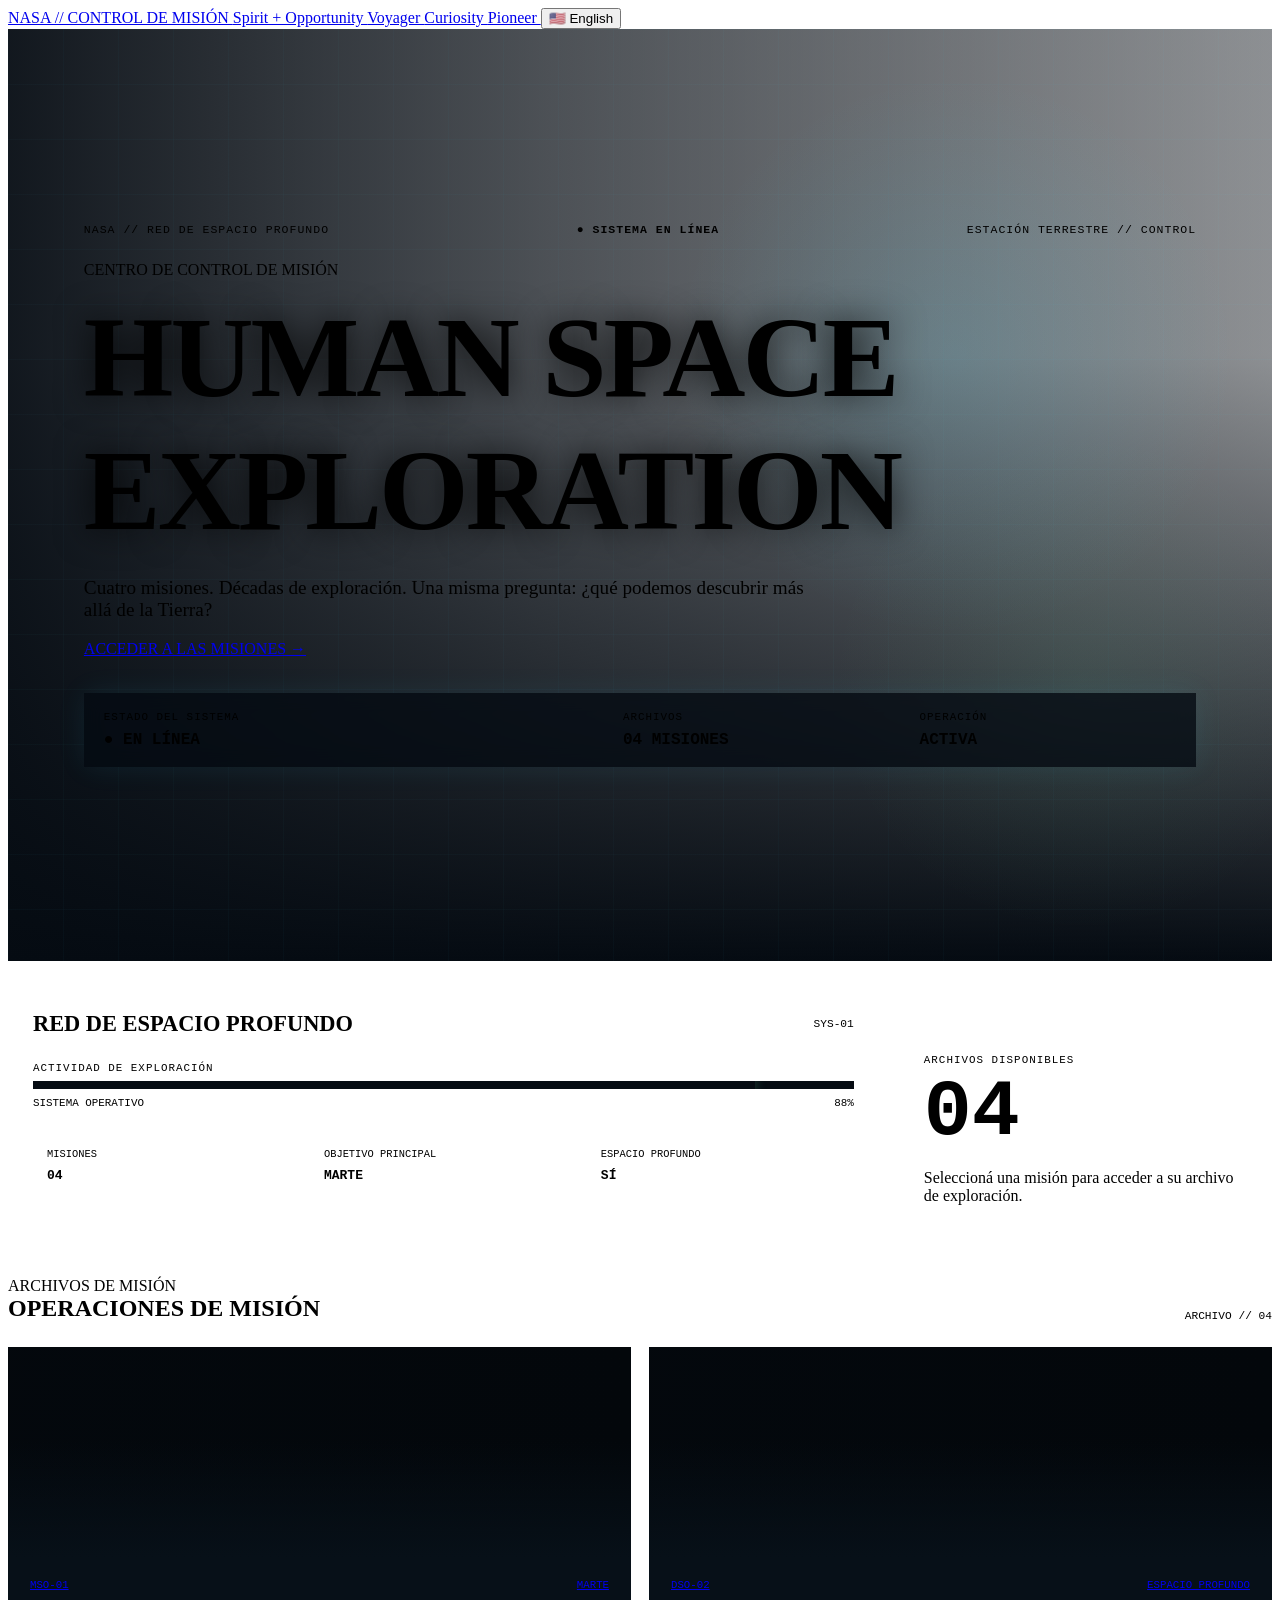
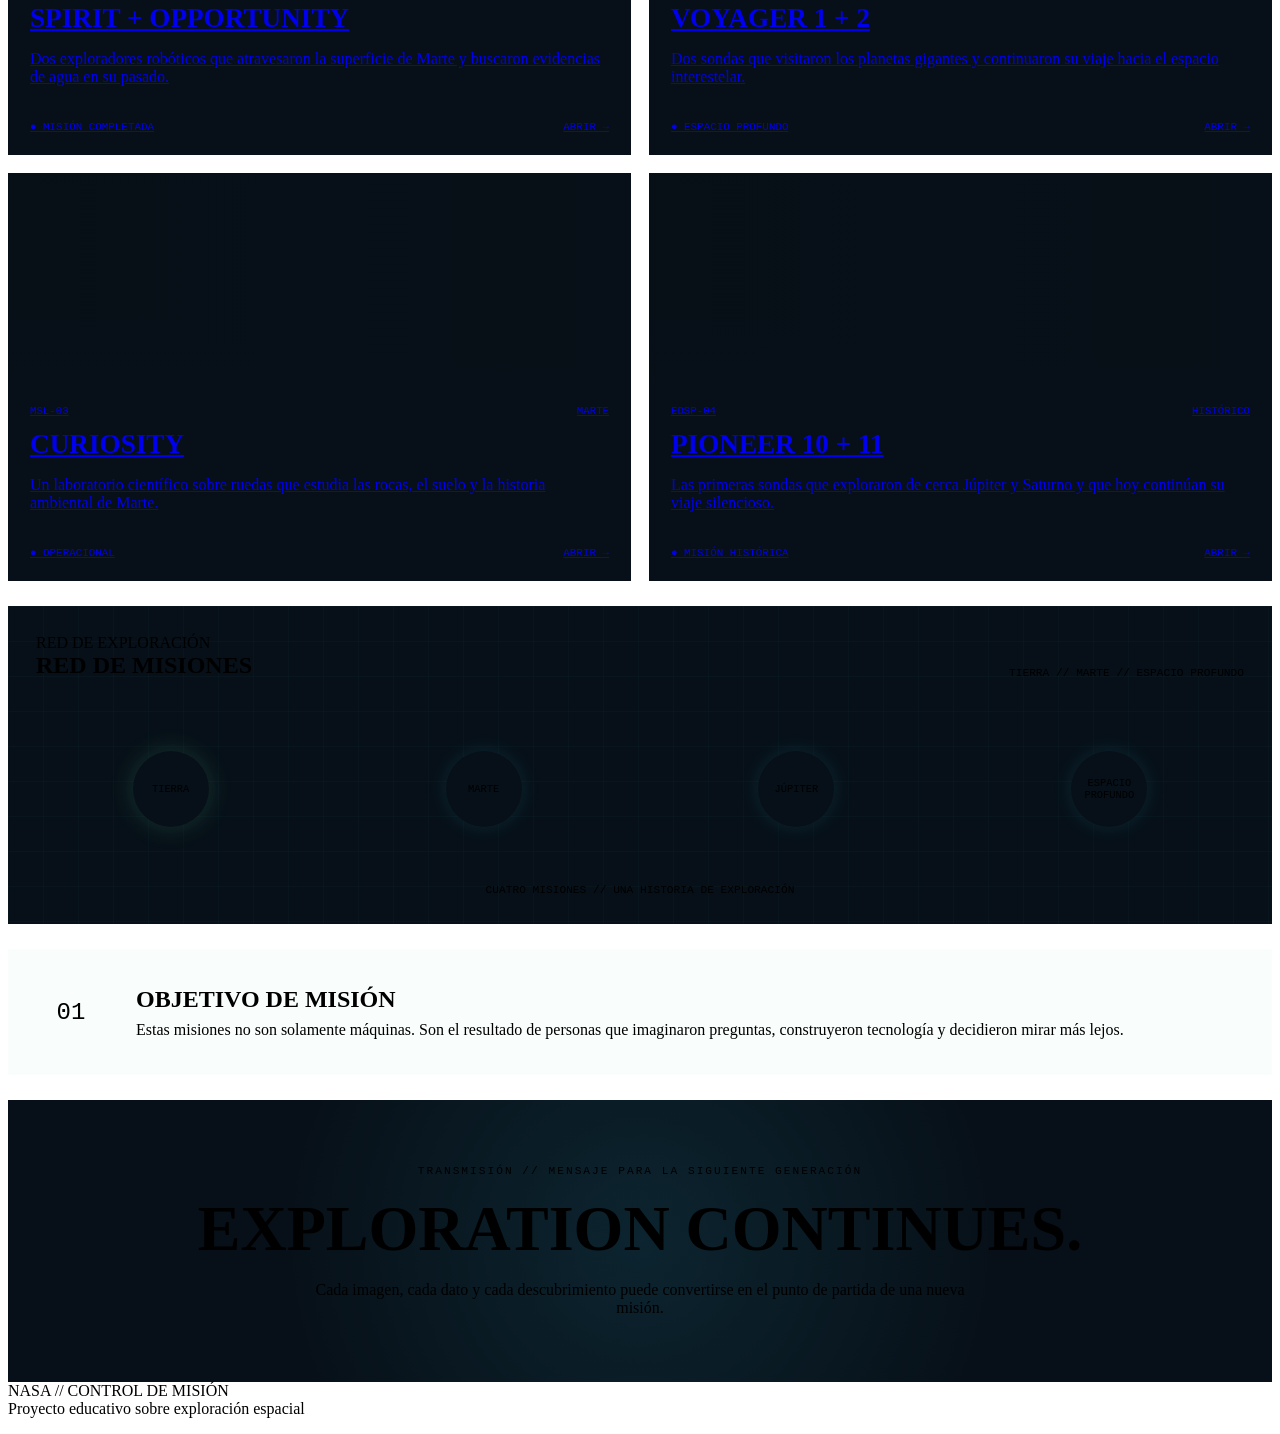
==== index.html @ e24a6d03 "Initial NASA Mission Control project" ====
<!doctype html>
<html lang="es">

<head>
  <meta charset="utf-8">
  <meta name="viewport" content="width=device-width, initial-scale=1">

  <title
    data-es="NASA // Control de Misión"
    data-en="NASA // Mission Control">
    NASA // Control de Misión
  </title>

  <link rel="stylesheet" href="css/styles.css">

  <style>
    .badge::before{
      content:none;
    }

    .control-hero{
      min-height:88vh;
      display:grid;
      align-items:end;
      position:relative;
      overflow:hidden;
      padding:70px 6%;
      background:
        linear-gradient(90deg,rgba(5,11,18,.94) 0%,rgba(5,11,18,.68) 42%,rgba(5,11,18,.38) 100%),
        linear-gradient(0deg,rgba(5,11,18,1) 0%,rgba(5,11,18,.12) 65%),
        url("https://assets.science.nasa.gov/dynamicimage/assets/science/esd/climate/2023/12/August-2013_1920x1200.jpg") center/cover;
    }

    .control-hero::before{
      content:"";
      position:absolute;
      inset:0;
      background:
        linear-gradient(rgba(57,217,255,.025) 1px,transparent 1px),
        linear-gradient(90deg,rgba(57,217,255,.025) 1px,transparent 1px);
      background-size:55px 55px;
      pointer-events:none;
    }

    .control-hero::after{
      content:"";
      position:absolute;
      inset:0;
      background:
        radial-gradient(circle at 75% 35%,rgba(57,217,255,.12),transparent 25%),
        radial-gradient(circle at 85% 70%,rgba(101,230,165,.07),transparent 20%);
      pointer-events:none;
    }

    .control-inner{
      width:min(1200px,100%);
      margin:auto;
      position:relative;
      z-index:2;
    }

    .control-topline{
      display:flex;
      justify-content:space-between;
      gap:20px;
      flex-wrap:wrap;
      margin-bottom:25px;
      font-family:monospace;
      font-size:.72rem;
      color:var(--muted);
      letter-spacing:1px;
    }

    .control-topline strong{
      color:var(--green);
    }

    .control-title{
      max-width:900px;
    }

    .control-title h1{
      font-size:clamp(3.4rem,9vw,8rem);
      margin:12px 0 20px;
      letter-spacing:-3px;
      text-shadow:0 0 35px rgba(0,0,0,.9);
    }

    .control-title .lead{
      max-width:750px;
      font-size:1.2rem;
    }

    .hero-console{
      margin-top:35px;
      display:grid;
      grid-template-columns:1.4fr .8fr .8fr;
      border:1px solid var(--line);
      background:rgba(5,11,18,.78);
      backdrop-filter:blur(10px);
      box-shadow:0 0 30px rgba(57,217,255,.08);
    }

    .console-cell{
      padding:18px 20px;
      border-right:1px solid var(--line);
    }

    .console-cell:last-child{
      border-right:0;
    }

    .console-label{
      display:block;
      font-family:monospace;
      font-size:.68rem;
      color:var(--muted);
      margin-bottom:7px;
      letter-spacing:1px;
    }

    .console-value{
      color:var(--cyan);
      font-family:monospace;
      font-weight:900;
      font-size:1rem;
    }

    .console-value.green{
      color:var(--green);
    }

    .control-grid{
      display:grid;
      grid-template-columns:1.4fr .6fr;
      gap:20px;
      margin-top:25px;
    }

    .system-card{
      background:linear-gradient(145deg,var(--panel),var(--panel2));
      border:1px solid var(--line);
      padding:25px;
      position:relative;
      overflow:hidden;
    }

    .system-card::before{
      content:"";
      position:absolute;
      left:0;
      top:0;
      width:100%;
      height:2px;
      background:var(--cyan);
    }

    .system-head{
      display:flex;
      justify-content:space-between;
      align-items:center;
      gap:15px;
      margin-bottom:25px;
    }

    .system-head h2{
      margin:0;
      font-size:1.4rem;
    }

    .system-id{
      font-family:monospace;
      color:var(--muted);
      font-size:.7rem;
    }

    .signal-bar{
      height:8px;
      border:1px solid var(--line);
      background:#050b12;
      overflow:hidden;
    }

    .signal-bar span{
      display:block;
      width:88%;
      height:100%;
      background:var(--green);
      box-shadow:0 0 12px rgba(101,230,165,.4);
    }

    .signal-meta{
      display:flex;
      justify-content:space-between;
      margin-top:8px;
      font-family:monospace;
      font-size:.68rem;
      color:var(--muted);
    }

    .system-readout{
      margin-top:25px;
      display:grid;
      grid-template-columns:repeat(3,1fr);
      gap:10px;
    }

    .readout{
      padding:14px;
      border:1px solid var(--line);
      background:rgba(255,255,255,.015);
    }

    .readout span{
      display:block;
      font-family:monospace;
      font-size:.65rem;
      color:var(--muted);
      margin-bottom:5px;
    }

    .readout strong{
      color:var(--cyan);
      font-family:monospace;
    }

    .mission-index{
      display:flex;
      flex-direction:column;
      justify-content:center;
      min-height:100%;
    }

    .mission-index .big-number{
      font-size:5rem;
      line-height:1;
      color:var(--cyan);
      font-family:monospace;
      font-weight:900;
    }

    .mission-index p{
      color:var(--muted);
      margin-bottom:0;
    }

    .section-header{
      display:flex;
      justify-content:space-between;
      align-items:end;
      gap:20px;
      margin-bottom:25px;
    }

    .section-header h2{
      margin:0;
    }

    .section-code{
      font-family:monospace;
      color:var(--muted);
      font-size:.7rem;
    }

    .mission-console-grid{
      display:grid;
      grid-template-columns:1fr 1fr;
      gap:18px;
    }

    .mission-console{
      position:relative;
      display:block;
      padding:0;
      overflow:hidden;
      background:#071018;
      border:1px solid var(--line);
      transition:.25s ease;
    }

    .mission-console:hover{
      border-color:var(--cyan);
      transform:translateY(-3px);
      box-shadow:0 0 25px rgba(57,217,255,.1);
    }

    .mission-image{
      height:210px;
      position:relative;
      overflow:hidden;
      background:#03070b;
    }

    .mission-image::after{
      content:"";
      position:absolute;
      inset:0;
      background:
        linear-gradient(0deg,#071018 0%,transparent 55%),
        linear-gradient(90deg,rgba(5,11,18,.25),transparent);
    }

    .mission-image.spirit{
      background:url("https://assets.science.nasa.gov/dynamicimage/assets/science/psd/mars/downloadable_items/4/42586_MER_twins_white_cyc.png") center/cover no-repeat;
      background-color:#03070b;
    }

    .mission-image.voyager{
      background:url("https://assets.science.nasa.gov/dynamicimage/assets/science/psd/solar/2023/09/p/i/a/pia22835.png") center/cover no-repeat;
      background-color:#03070b;
    }

    .mission-image.curiosity{
      background:url("https://d2pn8kiwq2w21t.cloudfront.net/original_images/jpegPIA16457.jpg") center/cover no-repeat;
    }

    .mission-image.pioneer{
      background:url("https://science.nasa.gov/wp-content/uploads/2023/04/jupiter_pioneer_10_art-jpg.webp") center/cover no-repeat;
    }

    .mission-console-body{
      padding:22px;
    }

    .mission-code{
      display:flex;
      justify-content:space-between;
      gap:10px;
      color:var(--muted);
      font-family:monospace;
      font-size:.67rem;
      margin-bottom:12px;
    }

    .mission-console h3{
      margin:0 0 10px;
      font-size:1.7rem;
      color:var(--text);
    }

    .mission-console p{
      color:var(--muted);
      margin-bottom:20px;
    }

    .mission-footer{
      display:flex;
      justify-content:space-between;
      align-items:center;
      gap:15px;
      border-top:1px solid var(--line);
      padding-top:15px;
      font-family:monospace;
      font-size:.68rem;
    }

    .mission-status{
      color:var(--green);
    }

    .mission-open{
      color:var(--cyan);
    }

    .network{
      margin-top:25px;
      padding:28px;
      border:1px solid var(--line);
      background:
        linear-gradient(rgba(57,217,255,.025) 1px,transparent 1px),
        linear-gradient(90deg,rgba(57,217,255,.025) 1px,transparent 1px),
        #071018;
      background-size:35px 35px;
    }

    .network-map{
      height:170px;
      position:relative;
      display:flex;
      align-items:center;
      justify-content:space-between;
      padding:0 8%;
    }

    .network-line{
      position:absolute;
      left:12%;
      right:12%;
      top:50%;
      height:1px;
      background:var(--cyan);
      opacity:.5;
    }

    .node{
      position:relative;
      z-index:2;
      width:76px;
      height:76px;
      border-radius:50%;
      border:1px solid var(--cyan);
      background:#071018;
      display:grid;
      place-items:center;
      text-align:center;
      font-family:monospace;
      font-size:.65rem;
      color:var(--cyan);
      box-shadow:0 0 20px rgba(57,217,255,.12);
    }

    .node.active{
      border-color:var(--green);
      color:var(--green);
      box-shadow:0 0 25px rgba(101,230,165,.18);
    }

    .network-caption{
      text-align:center;
      color:var(--muted);
      font-family:monospace;
      font-size:.7rem;
      margin-top:10px;
    }

    .objective{
      margin-top:25px;
      display:grid;
      grid-template-columns:80px 1fr;
      gap:20px;
      align-items:center;
      padding:28px;
      border:1px solid var(--green);
      background:rgba(101,230,165,.035);
    }

    .objective-icon{
      width:70px;
      height:70px;
      display:grid;
      place-items:center;
      border:1px solid var(--green);
      color:var(--green);
      font-family:monospace;
      font-size:1.5rem;
    }

    .objective h2{
      margin:0 0 8px;
      font-size:1.5rem;
      color:var(--green);
    }

    .objective p{
      margin:0;
      color:var(--muted);
    }

    .final-control{
      margin-top:25px;
      text-align:center;
      padding:65px 25px;
      border:1px solid var(--line);
      background:
        radial-gradient(circle at center,rgba(57,217,255,.1),transparent 55%),
        #071018;
    }

    .final-control .terminal{
      font-family:monospace;
      color:var(--green);
      font-size:.7rem;
      letter-spacing:2px;
    }

    .final-control h2{
      font-size:clamp(2rem,5vw,4rem);
      margin:15px 0;
      color:var(--text);
    }

    .final-control p{
      max-width:700px;
      margin:auto;
      color:var(--muted);
    }

    @media(max-width:800px){
      .hero-console,
      .control-grid,
      .mission-console-grid{
        grid-template-columns:1fr;
      }

      .console-cell{
        border-right:0;
        border-bottom:1px solid var(--line);
      }

      .console-cell:last-child{
        border-bottom:0;
      }

      .system-readout{
        grid-template-columns:1fr;
      }

      .mission-index{
        min-height:auto;
      }
    }

    @media(max-width:600px){
      .control-hero{
        min-height:80vh;
        padding:55px 5%;
      }

      .control-title h1{
        letter-spacing:-1px;
      }

      .network-map{
        padding:0 2%;
      }

      .network-line{
        left:8%;
        right:8%;
      }

      .node{
        width:60px;
        height:60px;
        font-size:.55rem;
      }

      .objective{
        grid-template-columns:1fr;
        text-align:center;
      }

      .objective-icon{
        margin:auto;
      }
    }
  </style>
</head>

<body>

<nav class="nav">

  <a class="logo" href="index.html"
     data-es="NASA // CONTROL DE MISIÓN"
     data-en="NASA // MISSION CONTROL">
    NASA // CONTROL DE MISIÓN
  </a>

  <a href="spirit-opportunity.html"
     data-es="Spirit + Opportunity"
     data-en="Spirit + Opportunity">
    Spirit + Opportunity
  </a>

  <a href="voyager.html"
     data-es="Voyager"
     data-en="Voyager">
    Voyager
  </a>

  <a href="curiosity.html"
     data-es="Curiosity"
     data-en="Curiosity">
    Curiosity
  </a>

  <a href="pioneer.html"
     data-es="Pioneer"
     data-en="Pioneer">
    Pioneer
  </a>

  <button class="lang"
          id="langButton"
          data-es="🇺🇸 English"
          data-en="🇪🇸 Español">
    🇺🇸 English
  </button>

</nav>


<header class="control-hero">

  <div class="control-inner">

    <div class="control-topline">

      <span
        data-es="NASA // RED DE ESPACIO PROFUNDO"
        data-en="NASA // DEEP SPACE NETWORK">
        NASA // RED DE ESPACIO PROFUNDO
      </span>

      <span>
        <strong
          data-es="● SISTEMA EN LÍNEA"
          data-en="● SYSTEM ONLINE">
          ● SISTEMA EN LÍNEA
        </strong>
      </span>

      <span
        data-es="ESTACIÓN TERRESTRE // CONTROL"
        data-en="EARTH STATION // CONTROL">
        ESTACIÓN TERRESTRE // CONTROL
      </span>

    </div>


    <div class="control-title">

      <span class="badge"
            data-es="CENTRO DE CONTROL DE MISIÓN"
            data-en="MISSION CONTROL CENTER">
        CENTRO DE CONTROL DE MISIÓN
      </span>

      <h1 data-es="HUMAN SPACE EXPLORATION"
          data-en="HUMAN SPACE EXPLORATION">
          HUMAN SPACE EXPLORATION
      </h1>

      <p class="lead"
         data-es="Cuatro misiones. Décadas de exploración. Una misma pregunta: ¿qué podemos descubrir más allá de la Tierra?"
         data-en="Four missions. Decades of exploration. One question: what can we discover beyond Earth?">
        Cuatro misiones. Décadas de exploración. Una misma pregunta:
        ¿qué podemos descubrir más allá de la Tierra?
      </p>

      <a class="btn"
         href="#missions"
         data-es="ACCEDER A LAS MISIONES →"
         data-en="ACCESS MISSIONS →">
        ACCEDER A LAS MISIONES →
      </a>

    </div>


    <div class="hero-console">

      <div class="console-cell">

        <span class="console-label"
              data-es="ESTADO DEL SISTEMA"
              data-en="SYSTEM STATUS">
          ESTADO DEL SISTEMA
        </span>

        <span class="console-value green"
              data-es="● EN LÍNEA"
              data-en="● ONLINE">
          ● EN LÍNEA
        </span>

      </div>


      <div class="console-cell">

        <span class="console-label"
              data-es="ARCHIVOS"
              data-en="ARCHIVES">
          ARCHIVOS
        </span>

        <span class="console-value"
              data-es="04 MISIONES"
              data-en="04 MISSIONS">
          04 MISIONES
        </span>

      </div>


      <div class="console-cell">

        <span class="console-label"
              data-es="OPERACIÓN"
              data-en="OPERATION">
          OPERACIÓN
        </span>

        <span class="console-value"
              data-es="ACTIVA"
              data-en="ACTIVE">
          ACTIVA
        </span>

      </div>

    </div>

  </div>

</header>


<main class="container">

  <section class="control-grid">

    <div class="system-card">

      <div class="system-head">

        <h2
          data-es="RED DE ESPACIO PROFUNDO"
          data-en="DEEP SPACE NETWORK">
          RED DE ESPACIO PROFUNDO
        </h2>

        <span class="system-id">SYS-01</span>

      </div>


      <span class="console-label"
            data-es="ACTIVIDAD DE EXPLORACIÓN"
            data-en="EXPLORATION ACTIVITY">
        ACTIVIDAD DE EXPLORACIÓN
      </span>


      <div class="signal-bar">
        <span></span>
      </div>


      <div class="signal-meta">

        <span
          data-es="SISTEMA OPERATIVO"
          data-en="SYSTEM OPERATIONAL">
          SISTEMA OPERATIVO
        </span>

        <span>88%</span>

      </div>


      <div class="system-readout">

        <div class="readout">

          <span
            data-es="MISIONES"
            data-en="MISSIONS">
            MISIONES
          </span>

          <strong>04</strong>

        </div>


        <div class="readout">

          <span
            data-es="OBJETIVO PRINCIPAL"
            data-en="PRIMARY TARGET">
            OBJETIVO PRINCIPAL
          </span>

          <strong
            data-es="MARTE"
            data-en="MARS">
            MARTE
          </strong>

        </div>


        <div class="readout">

          <span
            data-es="ESPACIO PROFUNDO"
            data-en="DEEP SPACE">
            ESPACIO PROFUNDO
          </span>

          <strong
            data-es="SÍ"
            data-en="YES">
            SÍ
          </strong>

        </div>

      </div>

    </div>


    <div class="system-card mission-index">

      <span class="console-label"
            data-es="ARCHIVOS DISPONIBLES"
            data-en="AVAILABLE ARCHIVES">
        ARCHIVOS DISPONIBLES
      </span>

      <div class="big-number">04</div>

      <p
        data-es="Seleccioná una misión para acceder a su archivo de exploración."
        data-en="Select a mission to access its exploration archive.">
        Seleccioná una misión para acceder a su archivo de exploración.
      </p>

    </div>

  </section>


  <section id="missions" style="padding-top:55px;">

    <div class="section-header">

      <div>

        <span class="badge"
              data-es="ARCHIVOS DE MISIÓN"
              data-en="MISSION ARCHIVES">
          ARCHIVOS DE MISIÓN
        </span>

        <h2
          data-es="OPERACIONES DE MISIÓN"
          data-en="MISSION OPERATIONS">
          OPERACIONES DE MISIÓN
        </h2>

      </div>

      <span class="section-code"
            data-es="ARCHIVO // 04"
            data-en="ARCHIVE // 04">
        ARCHIVO // 04
      </span>

    </div>


    <div class="mission-console-grid">


      <a class="mission-console"
         href="spirit-opportunity.html">

        <div class="mission-image spirit"></div>

        <div class="mission-console-body">

          <div class="mission-code">
            <span>MSO-01</span>
            <span
              data-es="MARTE"
              data-en="MARS">
              MARTE
            </span>
          </div>

          <h3>SPIRIT + OPPORTUNITY</h3>

          <p
            data-es="Dos exploradores robóticos que atravesaron la superficie de Marte y buscaron evidencias de agua en su pasado."
            data-en="Two robotic explorers that crossed the surface of Mars and searched for evidence of water in its past.">
            Dos exploradores robóticos que atravesaron la superficie de Marte
            y buscaron evidencias de agua en su pasado.
          </p>

          <div class="mission-footer">

            <span class="mission-status"
                  data-es="● MISIÓN COMPLETADA"
                  data-en="● MISSION COMPLETE">
              ● MISIÓN COMPLETADA
            </span>

            <span class="mission-open"
                  data-es="ABRIR →"
                  data-en="OPEN →">
              ABRIR →
            </span>

          </div>

        </div>

      </a>


      <a class="mission-console"
         href="voyager.html">

        <div class="mission-image voyager"></div>

        <div class="mission-console-body">

          <div class="mission-code">
            <span>DSO-02</span>
            <span
              data-es="ESPACIO PROFUNDO"
              data-en="DEEP SPACE">
              ESPACIO PROFUNDO
            </span>
          </div>

          <h3>VOYAGER 1 + 2</h3>

          <p
            data-es="Dos sondas que visitaron los planetas gigantes y continuaron su viaje hacia el espacio interestelar."
            data-en="Two probes that visited the giant planets and continued their journey into interstellar space.">
            Dos sondas que visitaron los planetas gigantes y continuaron
            su viaje hacia el espacio interestelar.
          </p>

          <div class="mission-footer">

            <span class="mission-status"
                  data-es="● ESPACIO PROFUNDO"
                  data-en="● DEEP SPACE">
              ● ESPACIO PROFUNDO
            </span>

            <span class="mission-open"
                  data-es="ABRIR →"
                  data-en="OPEN →">
              ABRIR →
            </span>

          </div>

        </div>

      </a>


      <a class="mission-console"
         href="curiosity.html">

        <div class="mission-image curiosity"></div>

        <div class="mission-console-body">

          <div class="mission-code">
            <span>MSL-03</span>
            <span
              data-es="MARTE"
              data-en="MARS">
              MARTE
            </span>
          </div>

          <h3>CURIOSITY</h3>

          <p
            data-es="Un laboratorio científico sobre ruedas que estudia las rocas, el suelo y la historia ambiental de Marte."
            data-en="A science laboratory on wheels studying rocks, soil and the environmental history of Mars.">
            Un laboratorio científico sobre ruedas que estudia las rocas,
            el suelo y la historia ambiental de Marte.
          </p>

          <div class="mission-footer">

            <span class="mission-status"
                  data-es="● OPERACIONAL"
                  data-en="● OPERATIONAL">
              ● OPERACIONAL
            </span>

            <span class="mission-open"
                  data-es="ABRIR →"
                  data-en="OPEN →">
              ABRIR →
            </span>

          </div>

        </div>

      </a>


      <a class="mission-console"
         href="pioneer.html">

        <div class="mission-image pioneer"></div>

        <div class="mission-console-body">

          <div class="mission-code">
            <span>EDSP-04</span>
            <span
              data-es="HISTÓRICO"
              data-en="HISTORICAL">
              HISTÓRICO
            </span>
          </div>

          <h3>PIONEER 10 + 11</h3>

          <p
            data-es="Las primeras sondas que exploraron de cerca Júpiter y Saturno y que hoy continúan su viaje silencioso."
            data-en="The first probes to explore Jupiter and Saturn up close, now continuing their silent journey.">
            Las primeras sondas que exploraron de cerca Júpiter y Saturno
            y que hoy continúan su viaje silencioso.
          </p>

          <div class="mission-footer">

            <span class="mission-status"
                  data-es="● MISIÓN HISTÓRICA"
                  data-en="● HISTORICAL MISSION">
              ● MISIÓN HISTÓRICA
            </span>

            <span class="mission-open"
                  data-es="ABRIR →"
                  data-en="OPEN →">
              ABRIR →
            </span>

          </div>

        </div>

      </a>

    </div>

  </section>


  <section class="network">

    <div class="section-header">

      <div>

        <span class="badge"
              data-es="RED DE EXPLORACIÓN"
              data-en="EXPLORATION NETWORK">
          RED DE EXPLORACIÓN
        </span>

        <h2
          data-es="RED DE MISIONES"
          data-en="MISSION NETWORK">
          RED DE MISIONES
        </h2>

      </div>

      <span class="section-code"
            data-es="TIERRA // MARTE // ESPACIO PROFUNDO"
            data-en="EARTH // MARS // DEEP SPACE">
        TIERRA // MARTE // ESPACIO PROFUNDO
      </span>

    </div>


    <div class="network-map">

      <div class="network-line"></div>

      <div class="node active"
           data-es="TIERRA"
           data-en="EARTH">
        TIERRA
      </div>

      <div class="node"
           data-es="MARTE"
           data-en="MARS">
        MARTE
      </div>

      <div class="node"
           data-es="JÚPITER"
           data-en="JUPITER">
        JÚPITER
      </div>

      <div class="node"
           data-es="ESPACIO<br>PROFUNDO"
           data-en="DEEP<br>SPACE">
        ESPACIO<br>PROFUNDO
      </div>

    </div>


    <div class="network-caption"
         data-es="CUATRO MISIONES // UNA HISTORIA DE EXPLORACIÓN"
         data-en="FOUR MISSIONS // ONE STORY OF EXPLORATION">
      CUATRO MISIONES // UNA HISTORIA DE EXPLORACIÓN
    </div>

  </section>


  <section class="objective">

    <div class="objective-icon">01</div>

    <div>

      <h2
        data-es="OBJETIVO DE MISIÓN"
        data-en="MISSION OBJECTIVE">
        OBJETIVO DE MISIÓN
      </h2>

      <p
        data-es="Estas misiones no son solamente máquinas. Son el resultado de personas que imaginaron preguntas, construyeron tecnología y decidieron mirar más lejos."
        data-en="These missions are more than machines. They are the result of people who imagined questions, built technology, and decided to look farther.">
        Estas misiones no son solamente máquinas. Son el resultado de
        personas que imaginaron preguntas, construyeron tecnología y
        decidieron mirar más lejos.
      </p>

    </div>

  </section>


  <section class="final-control">

    <div class="terminal"
         data-es="TRANSMISIÓN // MENSAJE PARA LA SIGUIENTE GENERACIÓN"
         data-en="TRANSMISSION // MESSAGE FOR THE NEXT GENERATION">
      TRANSMISIÓN // MENSAJE PARA LA SIGUIENTE GENERACIÓN
    </div>

    <h2 
      data-es="EXPLORATION CONTINUES."
      data-en="EXPLORATION CONTINUES.">
       EXPLORATION CONTINUES.
    </h2>

    <p
      data-es="Cada imagen, cada dato y cada descubrimiento puede convertirse en el punto de partida de una nueva misión."
      data-en="Every image, every piece of data, and every discovery can become the starting point of a new mission.">
      Cada imagen, cada dato y cada descubrimiento puede convertirse
      en el punto de partida de una nueva misión.
    </p>

  </section>

</main>


<footer>

  <span
    data-es="NASA // CONTROL DE MISIÓN"
    data-en="NASA // MISSION CONTROL">
    NASA // CONTROL DE MISIÓN
  </span>

  <br>

  <span class="small"
        data-es="Proyecto educativo sobre exploración espacial"
        data-en="Educational project about space exploration">
    Proyecto educativo sobre exploración espacial
  </span>

</footer>


<script src="js/script.js"></script>

<script>
function syncIndexLanguage(){
  const currentLang = localStorage.getItem("nasaLang") || "es";

  document.documentElement.lang = currentLang;

  document.title =
    currentLang === "en"
      ? "NASA // Mission Control"
      : "NASA // Control de Misión";
}

syncIndexLanguage();

const langButton = document.getElementById("langButton");

if(langButton){
  langButton.addEventListener("click",function(){
    setTimeout(syncIndexLanguage,0);
  });
}
</script>

</body>
</html>
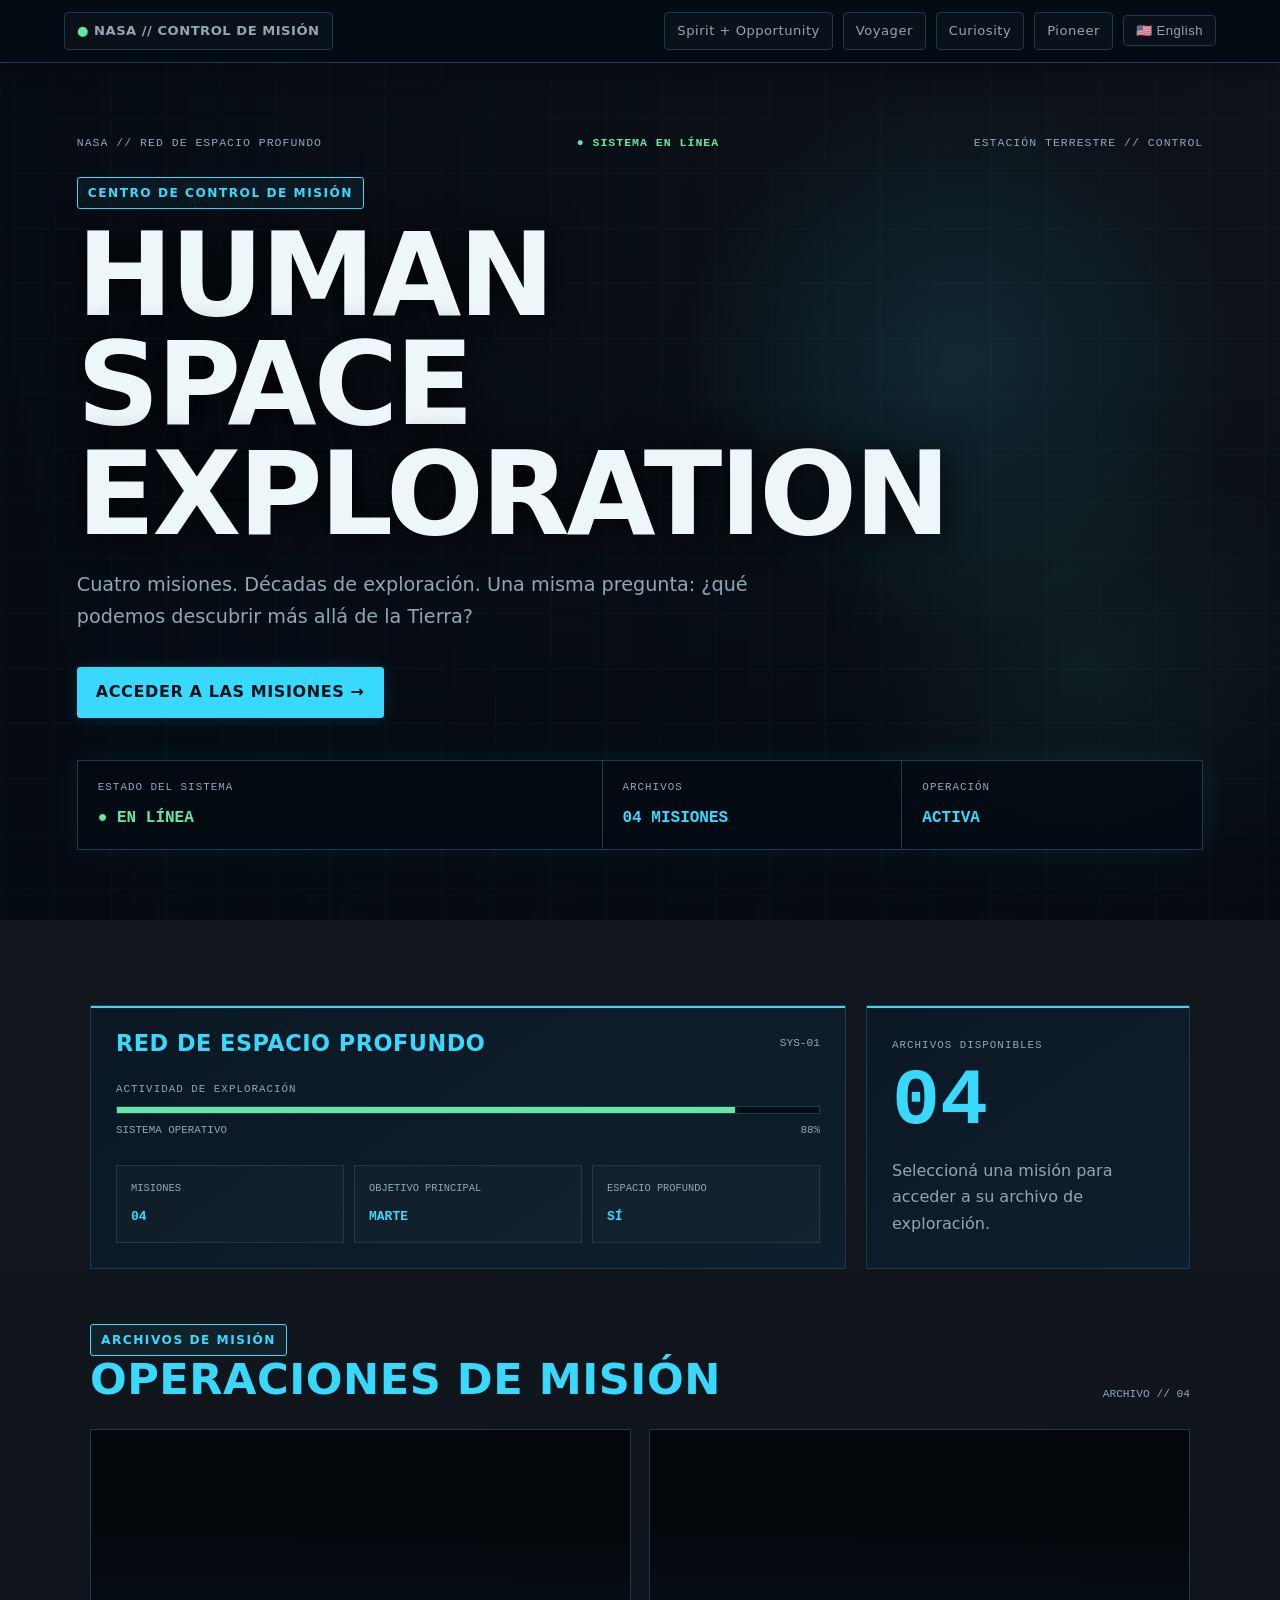
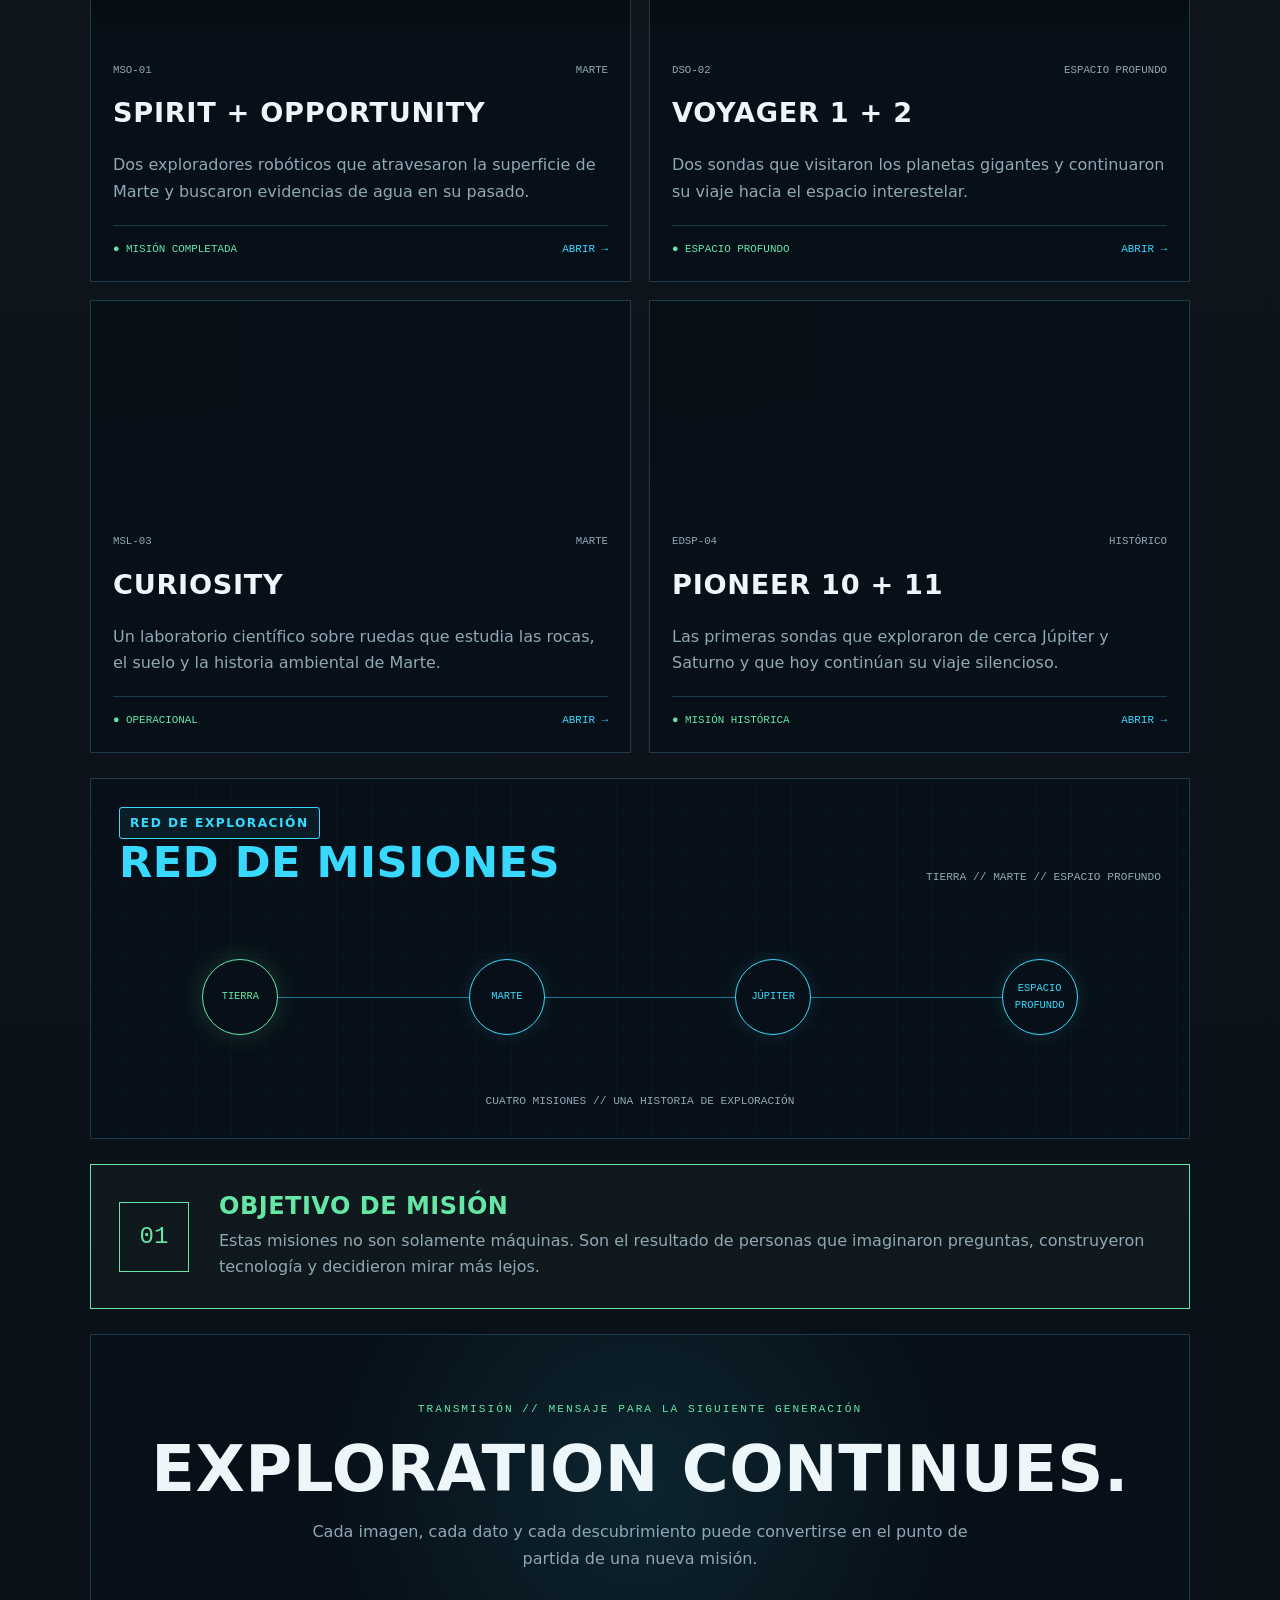
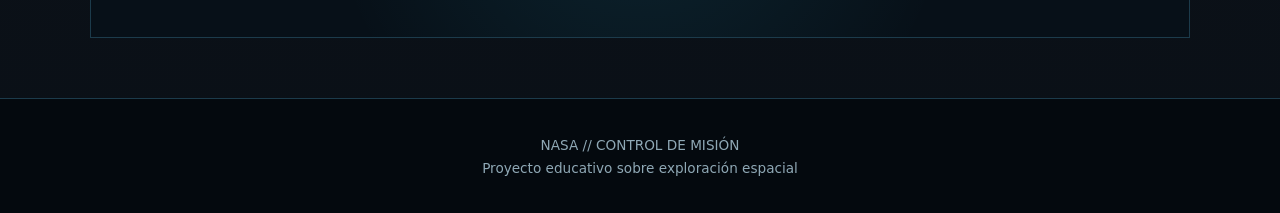
==== commit c51364c8: "Add files via upload" ====
--- a/index.html
+++ b/index.html
@@ -11,7 +11,7 @@
     NASA // Control de Misión
   </title>
 
-  <link rel="stylesheet" href="css/styles.css">
+  <link rel="stylesheet" href="./css/styles.css">
 
   <style>
     .badge::before{
@@ -1099,9 +1099,9 @@
       </div>
 
       <div class="node"
-           data-es="ESPACIO<br>PROFUNDO"
-           data-en="DEEP<br>SPACE">
-        ESPACIO<br>PROFUNDO
+           data-es="ESPACIO PROFUNDO"
+           data-en="DEEP SPACE">
+        ESPACIO PROFUNDO
       </div>
 
     </div>
--- a/css/styles.css
+++ b/css/styles.css
@@ -0,0 +1,732 @@
+:root{
+  --bg:#050b12;
+  --bg2:#08131d;
+  --panel:#0b1823;
+  --panel2:#0e202d;
+  --line:#1c3b4b;
+
+  --text:#edf7fa;
+  --muted:#8fa8b5;
+
+  --cyan:#39d9ff;
+  --blue:#168dcc;
+  --green:#65e6a5;
+  --yellow:#f4d35e;
+  --red:#ff5c5c;
+
+  --glow:0 0 22px rgba(57,217,255,.12);
+}
+
+*{
+  box-sizing:border-box;
+}
+
+html{
+  scroll-behavior:smooth;
+}
+
+body{
+  margin:0;
+  font-family:
+    "Segoe UI",
+    system-ui,
+    -apple-system,
+    sans-serif;
+
+  color:var(--text);
+  background:
+    linear-gradient(rgba(5,11,18,.94),rgba(5,11,18,.98)),
+    repeating-linear-gradient(
+      0deg,
+      transparent 0,
+      transparent 3px,
+      rgba(255,255,255,.012) 4px
+    );
+
+  line-height:1.65;
+}
+
+a{
+  color:inherit;
+  text-decoration:none;
+}
+
+.nav{
+  position:sticky;
+  top:0;
+  z-index:20;
+
+  display:flex;
+  align-items:center;
+  gap:10px;
+  flex-wrap:wrap;
+
+  padding:12px 5%;
+
+  background:rgba(5,11,18,.96);
+
+  border-bottom:1px solid var(--line);
+
+  box-shadow:
+    0 4px 25px rgba(0,0,0,.4);
+}
+
+.logo{
+  margin-right:auto;
+
+  font-weight:900;
+  letter-spacing:2px;
+
+  color:var(--cyan);
+
+  text-transform:uppercase;
+}
+
+.logo::before{
+  content:"● ";
+  color:var(--green);
+}
+
+.nav a,
+.lang{
+  padding:7px 12px;
+
+  border:1px solid var(--line);
+
+  border-radius:4px;
+
+  color:var(--muted);
+
+  background:rgba(255,255,255,.025);
+
+  font-size:.82rem;
+
+  letter-spacing:.5px;
+
+  transition:.2s;
+}
+
+.nav a:hover,
+.lang:hover{
+  color:var(--cyan);
+  border-color:var(--cyan);
+
+  background:rgba(57,217,255,.06);
+
+  box-shadow:var(--glow);
+}
+
+.lang{
+  cursor:pointer;
+}
+
+.hero{
+  position:relative;
+
+  min-height:62vh;
+
+  display:grid;
+  place-items:center;
+
+  text-align:left;
+
+  padding:80px 6%;
+
+  overflow:hidden;
+
+  background:
+    radial-gradient(
+      circle at 70% 40%,
+      rgba(22,141,204,.16),
+      transparent 35%
+    ),
+    linear-gradient(
+      90deg,
+      #050b12 0%,
+      #07131d 60%,
+      #081923 100%
+    );
+
+  border-bottom:1px solid var(--line);
+}
+
+.hero::before{
+  content:"";
+
+  position:absolute;
+  inset:0;
+
+  background:
+    linear-gradient(
+      90deg,
+      transparent 49.8%,
+      rgba(57,217,255,.04) 50%,
+      transparent 50.2%
+    ),
+    linear-gradient(
+      0deg,
+      transparent 49.8%,
+      rgba(57,217,255,.04) 50%,
+      transparent 50.2%
+    );
+
+  background-size:80px 80px;
+
+  pointer-events:none;
+}
+
+.hero-inner{
+  width:min(1100px,100%);
+
+  position:relative;
+  z-index:2;
+}
+
+.badge{
+  display:inline-block;
+
+  padding:5px 10px;
+
+  border:1px solid var(--cyan);
+
+  border-radius:3px;
+
+  color:var(--cyan);
+
+  background:rgba(57,217,255,.06);
+
+  font-weight:700;
+
+  font-size:.76rem;
+
+  letter-spacing:1.5px;
+
+  text-transform:uppercase;
+}
+
+.badge::before{
+  content:"MISSION // ";
+  color:var(--muted);
+}
+
+h1{
+  font-size:clamp(2.8rem,8vw,6rem);
+
+  line-height:.95;
+
+  margin:18px 0;
+
+  letter-spacing:-2px;
+
+  text-transform:uppercase;
+
+  text-shadow:
+    0 0 30px rgba(57,217,255,.12);
+}
+
+h2{
+  font-size:clamp(1.7rem,4vw,2.7rem);
+
+  color:var(--cyan);
+
+  line-height:1.1;
+
+  text-transform:uppercase;
+
+  letter-spacing:.5px;
+}
+
+h3{
+  color:var(--yellow);
+
+  text-transform:uppercase;
+
+  letter-spacing:.7px;
+}
+
+.lead{
+  font-size:1.08rem;
+
+  color:var(--muted);
+
+  max-width:800px;
+
+  margin:0 0 28px;
+}
+
+.btn{
+  display:inline-block;
+
+  margin:7px 7px 7px 0;
+
+  padding:11px 18px;
+
+  border-radius:3px;
+
+  background:var(--cyan);
+
+  color:#031018;
+
+  font-weight:900;
+
+  border:1px solid var(--cyan);
+
+  cursor:pointer;
+
+  text-transform:uppercase;
+
+  letter-spacing:.6px;
+
+  box-shadow:0 0 18px rgba(57,217,255,.12);
+
+  transition:.2s;
+}
+
+.btn:hover{
+  transform:translateY(-2px);
+
+  box-shadow:
+    0 0 25px rgba(57,217,255,.3);
+}
+
+.btn.alt{
+  background:transparent;
+
+  color:var(--cyan);
+
+  border:1px solid var(--cyan);
+}
+
+.container{
+  width:min(1100px,90%);
+
+  margin:auto;
+
+  padding:60px 0;
+}
+
+.grid{
+  display:grid;
+
+  grid-template-columns:
+    repeat(auto-fit,minmax(240px,1fr));
+
+  gap:14px;
+}
+
+.card{
+  position:relative;
+
+  background:
+    linear-gradient(
+      145deg,
+      rgba(11,24,35,.98),
+      rgba(8,20,30,.98)
+    );
+
+  border:1px solid var(--line);
+
+  border-radius:4px;
+
+  padding:24px;
+
+  box-shadow:var(--glow);
+
+  overflow:hidden;
+}
+
+.card::before{
+  content:"";
+
+  position:absolute;
+
+  top:0;
+  left:0;
+
+  width:35px;
+  height:2px;
+
+  background:var(--cyan);
+}
+
+.card:hover{
+  border-color:#286276;
+
+  box-shadow:
+    0 0 28px rgba(57,217,255,.08);
+
+  transform:translateY(-2px);
+
+  transition:.2s;
+}
+
+.card strong{
+  color:var(--cyan);
+}
+
+.stat{
+  font-size:2rem;
+
+  font-weight:900;
+
+  color:var(--cyan);
+
+  font-family:
+    "Courier New",
+    monospace;
+
+  letter-spacing:1px;
+}
+
+.stat::after{
+  content:"";
+}
+
+.timeline{
+  border-left:2px solid var(--line);
+
+  padding-left:28px;
+}
+
+.timeline article{
+  margin:0 0 32px;
+
+  position:relative;
+}
+
+.timeline article:before{
+  content:"";
+
+  position:absolute;
+
+  left:-36px;
+
+  top:7px;
+
+  width:10px;
+  height:10px;
+
+  background:var(--cyan);
+
+  border:2px solid var(--bg);
+
+  border-radius:50%;
+
+  box-shadow:
+    0 0 10px rgba(57,217,255,.5);
+}
+
+.callout{
+  padding:22px;
+
+  border-radius:4px;
+
+  margin:25px 0;
+
+  background:
+    rgba(101,230,165,.035);
+
+  border:1px solid rgba(101,230,165,.35);
+
+  position:relative;
+}
+
+.callout::before{
+  content:"SYSTEM NOTE";
+
+  display:block;
+
+  margin-bottom:8px;
+
+  color:var(--green);
+
+  font-size:.7rem;
+
+  font-weight:900;
+
+  letter-spacing:1.5px;
+}
+
+.moral{
+  text-align:center;
+
+  padding:50px 25px;
+
+  border-radius:4px;
+
+  background:
+    linear-gradient(
+      135deg,
+      rgba(57,217,255,.06),
+      rgba(22,141,204,.03)
+    );
+
+  border:1px solid var(--line);
+}
+
+.moral h2{
+  color:var(--text);
+}
+
+.quiz{
+  margin-top:30px;
+
+  border-color:#31566a;
+}
+
+.quiz::before{
+  background:var(--yellow);
+}
+
+.question{
+  margin-bottom:22px;
+}
+
+.question button{
+  display:block;
+
+  width:100%;
+
+  text-align:left;
+
+  margin:8px 0;
+
+  padding:13px 15px;
+
+  border-radius:3px;
+
+  border:1px solid var(--line);
+
+  background:#07131d;
+
+  color:var(--text);
+
+  cursor:pointer;
+
+  transition:.2s;
+}
+
+.question button:hover{
+  border-color:var(--cyan);
+
+  background:rgba(57,217,255,.05);
+
+  color:var(--cyan);
+}
+
+.result{
+  font-weight:900;
+
+  margin-top:15px;
+
+  color:var(--green);
+}
+
+footer{
+  text-align:center;
+
+  padding:35px 5%;
+
+  color:var(--muted);
+
+  border-top:1px solid var(--line);
+
+  background:#04090e;
+
+  font-size:.85rem;
+}
+
+.small{
+  font-size:.85rem;
+
+  color:var(--muted);
+}
+
+@media(max-width:650px){
+
+  .nav{
+    position:relative;
+  }
+
+  .nav a{
+    font-size:.78rem;
+  }
+
+  .hero{
+    min-height:55vh;
+
+    padding:60px 5%;
+  }
+
+  h1{
+    letter-spacing:-1px;
+  }
+
+  .container{
+    width:92%;
+  }
+
+}
+
+.mission-photo {
+  margin: 30px 0;
+  border: 1px solid var(--line);
+  background: #02070c;
+  box-shadow: var(--glow);
+  overflow: hidden;
+}
+
+.mission-photo img {
+  display: block;
+  width: 100%;
+  height: auto;
+  max-height: 650px;
+  object-fit: cover;
+}
+
+.photo-info {
+  padding: 14px 18px;
+  border-top: 1px solid var(--line);
+  display: flex;
+  justify-content: space-between;
+  gap: 15px;
+  flex-wrap: wrap;
+  font-family: monospace;
+  font-size: .78rem;
+  color: var(--muted);
+}
+
+.photo-info strong {
+  color: var(--cyan);
+}
+
+.photo-credit {
+  color: var(--muted);
+  font-size: .75rem;
+  margin-top: 8px;
+}
+
+.photo-wide img {
+  max-height: 420px;
+}
+
+.photo-highlight {
+  border-color: var(--cyan);
+  box-shadow: 0 0 30px rgba(57,217,255,.12);
+}
+
+.photo-highlight img {
+  max-height: 700px;
+  object-fit: contain;
+}
+
+@media(max-width:650px){
+
+  .mission-photo img {
+    max-height: 450px;
+  }
+
+  .photo-info {
+    font-size: .7rem;
+  }
+
+}
+
+.hero {
+  position: relative;
+  overflow: hidden;
+  min-height: 70vh;
+  display: grid;
+  place-items: center;
+  text-align: left;
+  padding: 80px 6%;
+  background:
+    linear-gradient(
+      90deg,
+      rgba(5,11,18,.96) 0%,
+      rgba(5,11,18,.82) 38%,
+      rgba(5,11,18,.50) 68%,
+      rgba(5,11,18,.78) 100%
+    ),
+    linear-gradient(
+      180deg,
+      rgba(5,11,18,.18) 0%,
+      rgba(5,11,18,.35) 52%,
+      rgba(5,11,18,.98) 100%
+    ),
+    url("https://mars.nasa.gov/system/resources/detail_files/22356_MER_twins_white_cyc-web.jpg");
+  background-size: cover;
+  background-position: center;
+  background-attachment: fixed;
+}
+
+.hero::before {
+  content: "";
+  position: absolute;
+  inset: 0;
+  background:
+    repeating-linear-gradient(
+      0deg,
+      rgba(57,217,255,.025) 0,
+      rgba(57,217,255,.025) 1px,
+      transparent 1px,
+      transparent 4px
+    ),
+    repeating-linear-gradient(
+      90deg,
+      rgba(57,217,255,.018) 0,
+      rgba(57,217,255,.018) 1px,
+      transparent 1px,
+      transparent 60px
+    );
+  pointer-events: none;
+}
+
+.hero::after {
+  content: "MARS SURFACE // ROVER OPERATIONS";
+  position: absolute;
+  right: 5%;
+  bottom: 28px;
+  color: rgba(57,217,255,.5);
+  font-family: monospace;
+  font-size: .72rem;
+  letter-spacing: 2px;
+  pointer-events: none;
+}
+
+.hero-inner {
+  position: relative;
+  z-index: 2;
+  width: min(1000px, 100%);
+  padding: 30px;
+  border-left: 2px solid var(--cyan);
+  background:
+    linear-gradient(
+      90deg,
+      rgba(5,11,18,.76),
+      rgba(5,11,18,.32),
+      transparent
+    );
+}
+
+.hero h1 {
+  text-shadow:
+    0 0 25px rgba(57,217,255,.18),
+    0 2px 12px rgba(0,0,0,.9);
+}
+
+@media(max-width:650px) {
+  .hero {
+    min-height: 65vh;
+    background-attachment: scroll;
+    background-position: center;
+  }
+
+  .hero-inner {
+    padding: 22px;
+  }
+
+  .hero::after {
+    display: none;
+  }
+}
